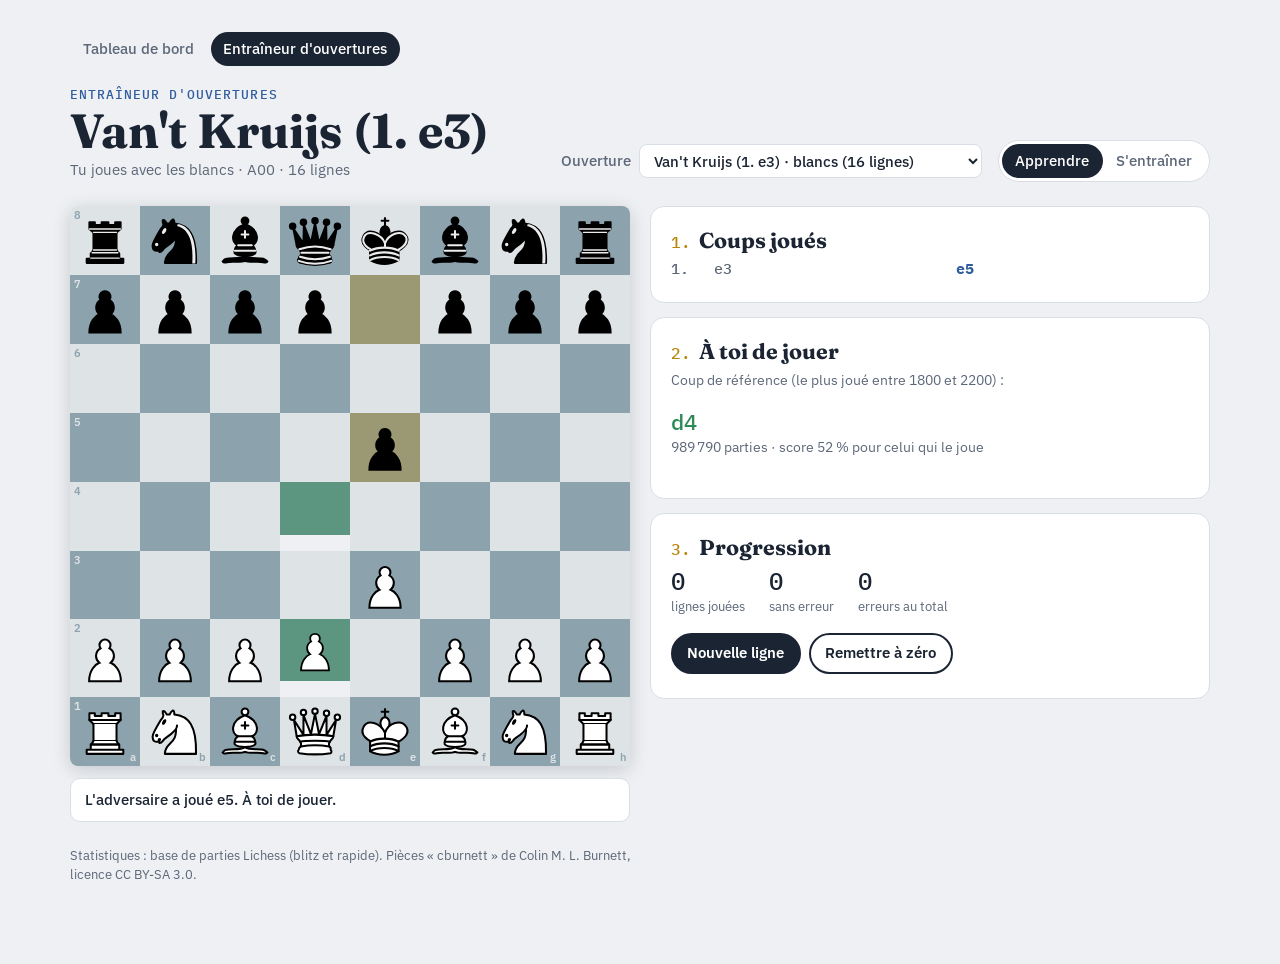
==== entraineur.html @ 2285add9 "Entraîneur d'ouvertures" ====
<!DOCTYPE html>
<html lang="fr">
<head>
<meta charset="UTF-8">
<meta name="viewport" content="width=device-width, initial-scale=1">
<title>Entraîneur d'ouvertures</title>
<link rel="icon" href="data:image/svg+xml,<svg xmlns='http://www.w3.org/2000/svg' viewBox='0 0 100 100'><text y='.9em' font-size='90'>♞</text></svg>">
<link rel="preconnect" href="https://fonts.googleapis.com">
<link rel="preconnect" href="https://fonts.gstatic.com" crossorigin>
<link href="https://fonts.googleapis.com/css2?family=Fraunces:opsz,wght@9..144,500;9..144,700&family=IBM+Plex+Mono:wght@500&family=IBM+Plex+Sans:wght@400;500;600&display=swap" rel="stylesheet">
<link rel="stylesheet" href="style.css">
<link rel="stylesheet" href="trainer.css">
</head>
<body>
<main>
  <nav class="nav"><a href="index.html">Tableau de bord</a><a href="entraineur.html" aria-current="page">Entraîneur d'ouvertures</a></nav>
  <header class="top">
    <div>
      <p class="kicker">Entraîneur d'ouvertures</p>
      <h1 id="title">Chargement…</h1>
      <p class="sub" id="subtitle"></p>
    </div>
    <div class="filters">
      <label class="period">Ouverture <select id="opening"></select></label>
      <div class="chips" role="group" aria-label="Mode">
        <button data-m="apprendre" aria-pressed="true">Apprendre</button>
        <button data-m="entrainement" aria-pressed="false">S'entraîner</button>
      </div>
    </div>
  </header>

  <div class="trainer">
    <div class="boardwrap">
      <div class="board" id="board" aria-label="Échiquier"></div>
      <div class="feedback" id="feedback" aria-live="polite"></div>
    </div>

    <aside class="panel">
      <section class="block">
        <h2><span class="mv">1.</span> Coups joués</h2>
        <ol class="moves" id="moves"></ol>
      </section>
      <section class="block">
        <h2><span class="mv">2.</span> <span id="posTitle">Position</span></h2>
        <div id="posInfo"></div>
      </section>
      <section class="block">
        <h2><span class="mv">3.</span> Progression</h2>
        <div id="progress"></div>
        <div class="actions">
          <button class="btn" id="next">Nouvelle ligne</button>
          <button class="btn ghost" id="reset">Remettre à zéro</button>
        </div>
      </section>
    </aside>
  </div>

  <p class="hint credits">Statistiques : base de parties Lichess (blitz et rapide). Pièces « cburnett » de Colin M. L. Burnett, licence CC BY-SA 3.0.</p>
</main>

<script src="vendor/chess.js"></script>
<script src="trainer.js"></script>
</body>
</html>
---- style.css ----
:root{
  --paper:#EEF0F3; --card:#FFFFFF; --ink:#1B2433; --muted:#5C6778; --line:#D9DEE5;
  --win:#2E8B57; --draw:#9AA3AE; --loss:#C2413B; --accent:#2F5D9E; --gold:#B8860B;
}
*,*::before,*::after{box-sizing:border-box}
body{margin:0; background:var(--paper); color:var(--ink); font:400 15px/1.5 "IBM Plex Sans",system-ui,"Segoe UI",sans-serif}
main{max-width:1180px; margin:0 auto; padding:2rem 1.25rem 4rem}

/* en-tête */
.top{display:flex; justify-content:space-between; align-items:flex-end; gap:1.5rem; flex-wrap:wrap; margin-bottom:1.5rem}
.kicker{margin:0; font:500 .8rem "IBM Plex Mono",ui-monospace,monospace; letter-spacing:.08em; text-transform:uppercase; color:var(--accent)}
h1{font:700 clamp(2rem,5vw,3rem)/1.05 "Fraunces",Georgia,serif; margin:.2rem 0}
.sub{margin:0; color:var(--muted)}
.filters{display:flex; gap:1rem; align-items:center; flex-wrap:wrap}
.chips{display:flex; background:var(--card); border:1px solid var(--line); border-radius:999px; padding:3px}
.chips button{font:inherit; font-weight:500; border:0; background:none; color:var(--muted); padding:.35rem .85rem; border-radius:999px; cursor:pointer}
.chips button[aria-pressed="true"]{background:var(--ink); color:#fff}
.chips button:disabled{opacity:.35; cursor:default}
.period{display:flex; gap:.5rem; align-items:center; color:var(--muted); font-weight:500}
select{font:inherit; padding:.35rem .6rem; border:1px solid var(--line); border-radius:8px; background:var(--card); color:var(--ink)}
button:focus-visible,select:focus-visible,summary:focus-visible{outline:3px solid var(--accent); outline-offset:2px}

/* chiffres clés */
.kpis{display:grid; grid-template-columns:repeat(auto-fit,minmax(170px,1fr)); gap:.75rem; margin-bottom:1.5rem}
.kpi{background:var(--card); border:1px solid var(--line); border-radius:12px; padding:1rem}
.kpi .v{font:500 1.9rem/1.1 "IBM Plex Mono",ui-monospace,monospace}
.kpi .l{color:var(--muted); font-size:.85rem}
.kpi .s{font-size:.8rem; color:var(--muted); margin-top:.2rem}
.wdl{display:flex; height:8px; border-radius:4px; overflow:hidden; margin-top:.5rem; background:var(--line)}
.wdl i{display:block}
.wdl .w{background:var(--win)} .wdl .d{background:var(--draw)} .wdl .x{background:var(--loss)}

/* blocs */
.block{background:var(--card); border:1px solid var(--line); border-radius:14px; padding:1.25rem 1.25rem 1.5rem; margin-bottom:1rem; min-width:0}
h2{font:700 1.35rem "Fraunces",Georgia,serif; margin:0 0 .25rem}
h2 .mv{font:500 1rem "IBM Plex Mono",ui-monospace,monospace; color:var(--gold); margin-right:.25rem}
h3{font-size:.95rem; margin:.5rem 0 .5rem; color:var(--muted); font-weight:600}
.hint{margin:0 0 1rem; color:var(--muted); font-size:.9rem; max-width:75ch}
.two{display:grid; grid-template-columns:1fr 1fr; gap:1rem}
.two > .block{margin-bottom:1rem}
@media (max-width:820px){.two{grid-template-columns:1fr}}
.chart{position:relative; height:300px} .chart.tall{height:340px} .chart.small{height:200px; margin-top:1rem}
.empty{color:var(--muted); font-style:italic}

/* ouvertures */
details{border-top:1px solid var(--line)}
details:last-child{border-bottom:1px solid var(--line)}
summary{list-style:none; cursor:pointer; display:grid; grid-template-columns:1fr 3.2rem 7rem 3.4rem; gap:.6rem; align-items:center; padding:.55rem .25rem}
summary::-webkit-details-marker{display:none}
summary .nm{font-weight:500; overflow:hidden; text-overflow:ellipsis; white-space:nowrap}
summary .nm::before{content:"▸"; color:var(--muted); margin-right:.4rem; display:inline-block; transition:transform .15s}
details[open] summary .nm::before{transform:rotate(90deg)}
.num{font:500 .9rem "IBM Plex Mono",ui-monospace,monospace; text-align:right}
.pct.good{color:var(--win)} .pct.bad{color:var(--loss)}
.vars{margin:0 0 .6rem 1.2rem; padding:0; list-style:none; font-size:.88rem; color:var(--muted)}
.vars li{display:grid; grid-template-columns:1fr 3.2rem 3.4rem; gap:.6rem; padding:.15rem 0}
.bar{display:flex; height:10px; border-radius:5px; overflow:hidden; background:var(--line)}
.bar i{display:block} .bar .w{background:var(--win)} .bar .d{background:var(--draw)} .bar .x{background:var(--loss)}
.colhead{display:grid; grid-template-columns:1fr 3.2rem 7rem 3.4rem; gap:.6rem; font-size:.75rem; color:var(--muted); padding:0 .25rem .25rem; text-transform:uppercase; letter-spacing:.05em}
.colhead span:not(:first-child){text-align:right}

/* carte de chaleur */
.scroll{overflow-x:auto}
.heat{display:grid; grid-template-columns:3rem repeat(8,minmax(64px,1fr)); gap:4px; min-width:600px}
.heat .h{font-size:.78rem; color:var(--muted); text-align:center; align-self:end}
.heat .d{font-weight:600; font-size:.85rem; align-self:center}
.heat .c{border-radius:6px; padding:.45rem .2rem; text-align:center; font:500 .85rem "IBM Plex Mono",ui-monospace,monospace; min-height:3rem; display:flex; flex-direction:column; justify-content:center}
.heat .c small{font:400 .7rem "IBM Plex Sans",sans-serif; opacity:.8}
.heat .c.none{background:var(--paper)}

/* fins de partie et tilt */
.endgrp{margin-bottom:1rem}
.endrow{display:grid; grid-template-columns:8.5rem 1fr 3rem; gap:.6rem; align-items:center; margin:.3rem 0; font-size:.9rem}
.endrow .track{height:12px; background:var(--paper); border-radius:6px; overflow:hidden}
.endrow .fill{height:100%}
.tiltgrid{display:grid; grid-template-columns:1fr 1fr; gap:.75rem}
.tiltcard{border:1px solid var(--line); border-radius:10px; padding:.8rem}
.tiltcard .v{font:500 1.5rem "IBM Plex Mono",ui-monospace,monospace}
.tiltcard .l{font-size:.85rem; color:var(--muted)}
.verdict{margin:.75rem 0 0; font-size:.92rem}
---- trainer.css ----
/* navigation commune */
.nav{display:flex; gap:.25rem; margin-bottom:1.25rem}
.nav a{color:var(--muted); text-decoration:none; font-weight:500; padding:.35rem .8rem; border-radius:999px}
.nav a:hover{background:var(--card)}
.nav a[aria-current="page"]{background:var(--ink); color:#fff}

/* mise en page */
.trainer{display:grid; grid-template-columns:minmax(0,560px) minmax(280px,1fr); gap:1.25rem; align-items:start}
@media (max-width:900px){.trainer{grid-template-columns:1fr}}
.panel .block{margin-bottom:.9rem}

/* échiquier */
.boardwrap{position:relative}
.board{display:grid; grid-template-columns:repeat(8,1fr); grid-template-rows:repeat(8,1fr); aspect-ratio:1; width:100%; max-width:560px;
  border-radius:8px; overflow:hidden; box-shadow:0 4px 18px rgba(27,36,51,.18); user-select:none}
.sq{position:relative; display:flex; align-items:center; justify-content:center; cursor:pointer}
.sq.l{background:#DEE3E6} .sq.d{background:#8CA2AD}
.sq img{position:relative; z-index:1; width:88%; height:88%; pointer-events:none}
.sq.last::before{content:""; position:absolute; inset:0; background:rgba(184,134,11,.35)}
.sq.sel::before{content:""; position:absolute; inset:0; background:rgba(47,93,158,.45)}
.sq.hint::before{content:""; position:absolute; inset:0; background:rgba(46,139,87,.5)}
.sq.bad::before{content:""; position:absolute; inset:0; background:rgba(194,65,59,.55)}
.sq.dest::after{content:""; position:absolute; width:28%; height:28%; border-radius:50%; background:rgba(27,36,51,.28)}
.sq.dest.occ::after{width:92%; height:92%; background:none; border:5px solid rgba(27,36,51,.28)}
.coord{position:absolute; font:600 .68rem "IBM Plex Sans",sans-serif; pointer-events:none}
.coord.f{right:4px; bottom:2px} .coord.r{left:4px; top:2px}
.sq.l .coord{color:#8CA2AD} .sq.d .coord{color:#DEE3E6}

.feedback{min-height:2.6rem; margin-top:.75rem; padding:.6rem .9rem; border-radius:10px; font-weight:500; background:var(--card); border:1px solid var(--line)}
.feedback.good{background:#E3F2EA; border-color:#9BCBAE; color:#1F6B42}
.feedback.bad{background:#F8E4E3; border-color:#E2A7A4; color:#8F2A25}
.feedback.done{background:#FFF4D6; border-color:#E4C66F; color:#6B4E00}

/* panneau */
.moves{list-style:none; margin:0; padding:0; display:grid; grid-template-columns:2.2rem 1fr 1fr; gap:.15rem .5rem;
  font:500 .95rem "IBM Plex Mono",ui-monospace,monospace; max-height:220px; overflow-y:auto}
.moves .no{color:var(--muted)} .moves .cur{color:var(--accent); font-weight:700}
.moves .book{color:var(--muted)}
.optrow{display:grid; grid-template-columns:4rem 1fr 3.5rem; gap:.6rem; align-items:center; margin:.35rem 0; font-size:.9rem}
.optrow .san{font:500 .95rem "IBM Plex Mono",ui-monospace,monospace}
.optrow .track{height:10px; background:var(--paper); border-radius:5px; overflow:hidden}
.optrow .fill{height:100%; background:var(--accent)}
.answer{font:500 1.4rem "IBM Plex Mono",ui-monospace,monospace; color:var(--win)}
.stat{display:flex; gap:1.5rem; flex-wrap:wrap}
.stat div .v{font:500 1.5rem "IBM Plex Mono",ui-monospace,monospace}
.stat div .l{font-size:.82rem; color:var(--muted)}
.actions{display:flex; gap:.5rem; margin-top:1rem; flex-wrap:wrap}
.btn{font:inherit; font-weight:600; border:2px solid var(--ink); background:var(--ink); color:#fff; padding:.45rem .9rem; border-radius:999px; cursor:pointer}
.btn.ghost{background:transparent; color:var(--ink)}
.btn:focus-visible{outline:3px solid var(--accent); outline-offset:2px}
.credits{margin-top:1.5rem; font-size:.8rem}
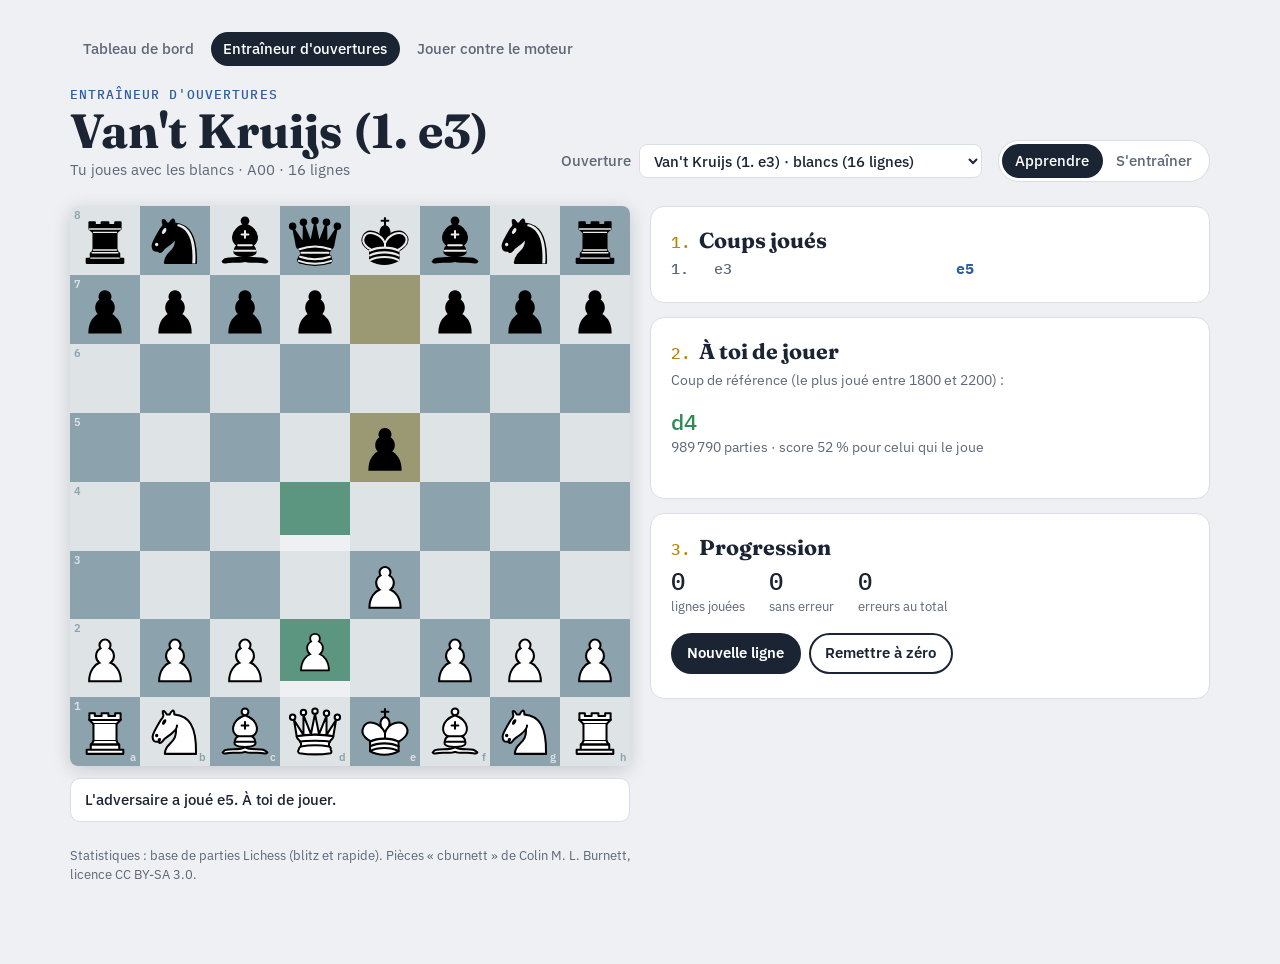
==== commit 1e9996ac: "Moteur d'échecs" ====
--- a/entraineur.html
+++ b/entraineur.html
@@ -13,7 +13,7 @@
 </head>
 <body>
 <main>
-  <nav class="nav"><a href="index.html">Tableau de bord</a><a href="entraineur.html" aria-current="page">Entraîneur d'ouvertures</a></nav>
+  <nav class="nav"><a href="index.html">Tableau de bord</a><a href="entraineur.html" aria-current="page">Entraîneur d'ouvertures</a><a href="jouer.html">Jouer contre le moteur</a></nav>
   <header class="top">
     <div>
       <p class="kicker">Entraîneur d'ouvertures</p>
--- a/trainer.css
+++ b/trainer.css
@@ -48,4 +48,12 @@
 .btn{font:inherit; font-weight:600; border:2px solid var(--ink); background:var(--ink); color:#fff; padding:.45rem .9rem; border-radius:999px; cursor:pointer}
 .btn.ghost{background:transparent; color:var(--ink)}
 .btn:focus-visible{outline:3px solid var(--accent); outline-offset:2px}
-.credits{margin-top:1.5rem; font-size:.8rem}+.credits{margin-top:1.5rem; font-size:.8rem}
+
+/* barre d'évaluation (jouer.html) */
+.evalbar{height:10px; max-width:560px; background:#2b3140; border-radius:5px; overflow:hidden; margin-bottom:.6rem}
+.evalfill{height:100%; width:50%; background:#F4F4F1; transition:width .4s}
+.engstats{display:grid; grid-template-columns:repeat(2,1fr); gap:.6rem 1rem}
+.engstats .v{font:500 1.3rem "IBM Plex Mono",ui-monospace,monospace}
+.engstats .l{font-size:.82rem; color:var(--muted)}
+.pv{margin-top:.8rem; font:500 .9rem "IBM Plex Mono",ui-monospace,monospace; line-height:1.7}
